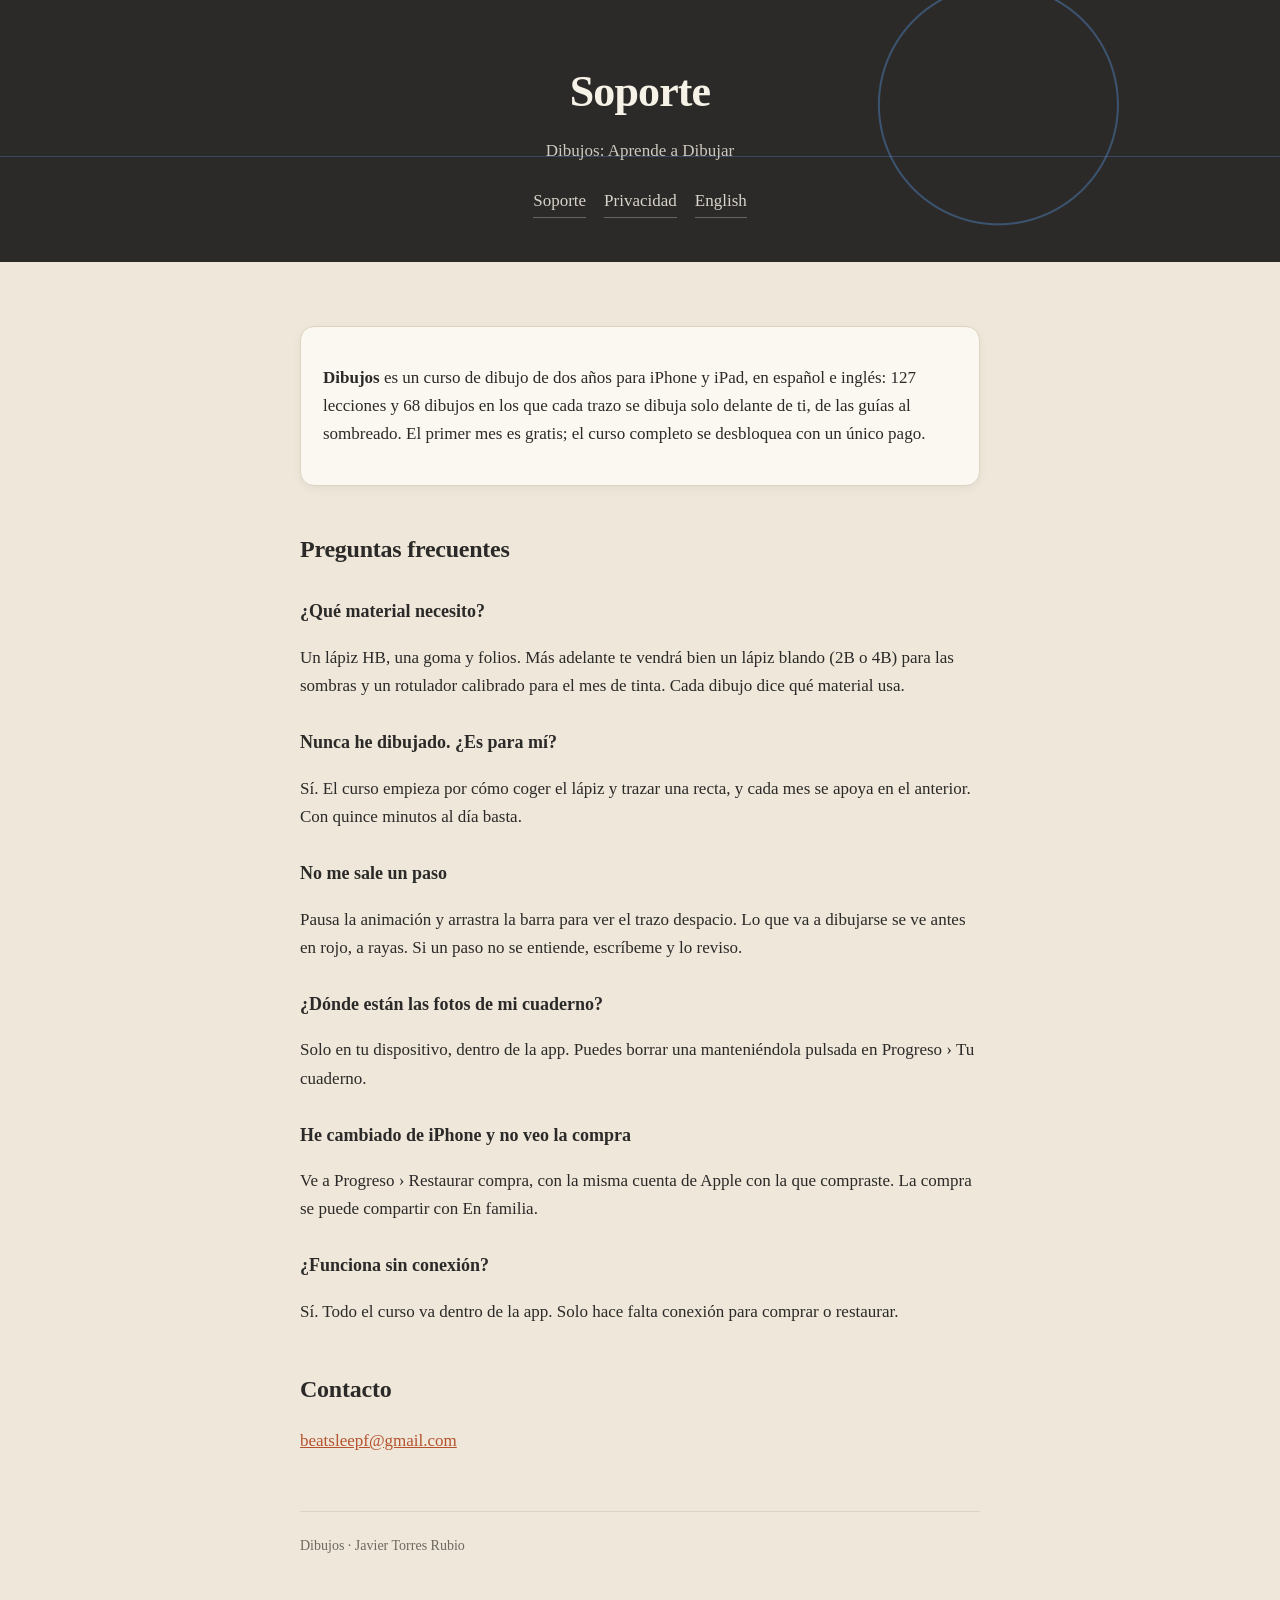
==== index.html @ ca908f92 "Support and privacy pages for Dibujos" ====
<!doctype html>
<html lang="es">
<head>
<meta charset="utf-8">
<meta name="viewport" content="width=device-width, initial-scale=1, viewport-fit=cover">
<title>Dibujos: aprende a dibujar paso a paso — Soporte</title>
<link rel="canonical" href="https://javi7899.github.io/dibujos-web/">
<link rel="alternate" hreflang="es" href="https://javi7899.github.io/dibujos-web/">
<link rel="alternate" hreflang="en" href="https://javi7899.github.io/dibujos-web/en/">
<meta name="description" content="Ayuda de Dibujos, el curso de dibujo de dos años en el que cada trazo se dibuja solo, paso a paso.">
<link rel="stylesheet" href="estilo.css">
</head>
<body>
<header>
  <h1>Soporte</h1>
  <p>Dibujos: Aprende a Dibujar</p>
  <nav><a href="index.html">Soporte</a> <a href="privacidad.html">Privacidad</a> <a href="en/" hreflang="en" lang="en">English</a></nav>
</header>
<main>
  <div class="card"><p><strong>Dibujos</strong> es un curso de dibujo de dos años para iPhone y iPad, en español e inglés: 127 lecciones y 68 dibujos en los que cada trazo se dibuja solo delante de ti, de las guías al sombreado. El primer mes es gratis; el curso completo se desbloquea con un único pago.</p></div>
  <h2>Preguntas frecuentes</h2>
  <h3>¿Qué material necesito?</h3>
  <p>Un lápiz HB, una goma y folios. Más adelante te vendrá bien un lápiz blando (2B o 4B) para las sombras y un rotulador calibrado para el mes de tinta. Cada dibujo dice qué material usa.</p>
  <h3>Nunca he dibujado. ¿Es para mí?</h3>
  <p>Sí. El curso empieza por cómo coger el lápiz y trazar una recta, y cada mes se apoya en el anterior. Con quince minutos al día basta.</p>
  <h3>No me sale un paso</h3>
  <p>Pausa la animación y arrastra la barra para ver el trazo despacio. Lo que va a dibujarse se ve antes en rojo, a rayas. Si un paso no se entiende, escríbeme y lo reviso.</p>
  <h3>¿Dónde están las fotos de mi cuaderno?</h3>
  <p>Solo en tu dispositivo, dentro de la app. Puedes borrar una manteniéndola pulsada en Progreso › Tu cuaderno.</p>
  <h3>He cambiado de iPhone y no veo la compra</h3>
  <p>Ve a Progreso › Restaurar compra, con la misma cuenta de Apple con la que compraste. La compra se puede compartir con En familia.</p>
  <h3>¿Funciona sin conexión?</h3>
  <p>Sí. Todo el curso va dentro de la app. Solo hace falta conexión para comprar o restaurar.</p>
  <h2>Contacto</h2>
  <p><span data-correo><noscript>beatsleepf (arroba) gmail.com</noscript></span></p>
  <footer>Dibujos · Javier Torres Rubio</footer>
</main>
<script src="contacto.js"></script>
</body>
</html>
---- estilo.css ----
/* El cuaderno de Dibujos: papel crema, grafito y sanguina. */
:root {
  --canvas: #EEE7DA; --surface: #FBF8F1; --ink: #2B2A28; --subtle: #6E685F;
  --hairline: #DCD3C2; --brand: #B5532E; --deep: #2B2A28; --guide: #4F86C6;
}
@media (prefers-color-scheme: dark) {
  :root {
    --canvas: #1B1916; --surface: #292622; --ink: #EDE7DC; --subtle: #A59D91;
    --hairline: #3D3832; --brand: #E27D58; --deep: #12110F;
  }
}
* { box-sizing: border-box; }
body {
  margin: 0; background: var(--canvas); color: var(--ink);
  font: 17px/1.65 "New York", "Iowan Old Style", Georgia, serif;
  -webkit-font-smoothing: antialiased;
}
/* Nada de backdrop-filter en una cabecera fija: oscurece la página de debajo. */
header {
  background: var(--deep); color: #F7F2E7; padding: 56px 20px 44px; text-align: center;
  background-image: radial-gradient(circle at 78% 40%, transparent 0 118px, rgba(79,134,198,.45) 119px 120px, transparent 121px),
                    linear-gradient(rgba(79,134,198,.35), rgba(79,134,198,.35));
  background-size: 100% 100%, 100% 1px; background-position: 0 0, 0 60%; background-repeat: no-repeat;
}
header h1 { margin: 0 0 8px; font-size: clamp(30px, 7vw, 44px); letter-spacing: -0.02em; }
header p { margin: 0; opacity: 0.8; font-size: 17px; }
nav { display: flex; gap: 18px; justify-content: center; margin-top: 22px; flex-wrap: wrap; }
nav a { color: #F7F2E7; opacity: 0.85; text-decoration: none; border-bottom: 1px solid rgba(247,242,231,.35); padding-bottom: 2px; }
nav a:hover { opacity: 1; }
main { max-width: 720px; margin: 0 auto; padding: 44px 20px 80px; }
h2 { font-size: 24px; margin: 44px 0 12px; letter-spacing: -0.01em; }
h3 { font-size: 18px; margin: 28px 0 6px; }
.subtle { color: var(--subtle); }
ul { padding-left: 22px; }
li { margin-bottom: 8px; }
.card {
  background: var(--surface); border: 1px solid var(--hairline);
  border-radius: 14px; padding: 20px 22px; margin: 20px 0; box-shadow: 0 3px 10px rgba(0,0,0,.05);
}
a { color: var(--brand); }
footer { border-top: 1px solid var(--hairline); margin-top: 56px; padding-top: 22px; color: var(--subtle); font-size: 14px; }
@media (prefers-reduced-motion: reduce) { * { transition: none !important; animation: none !important; } }
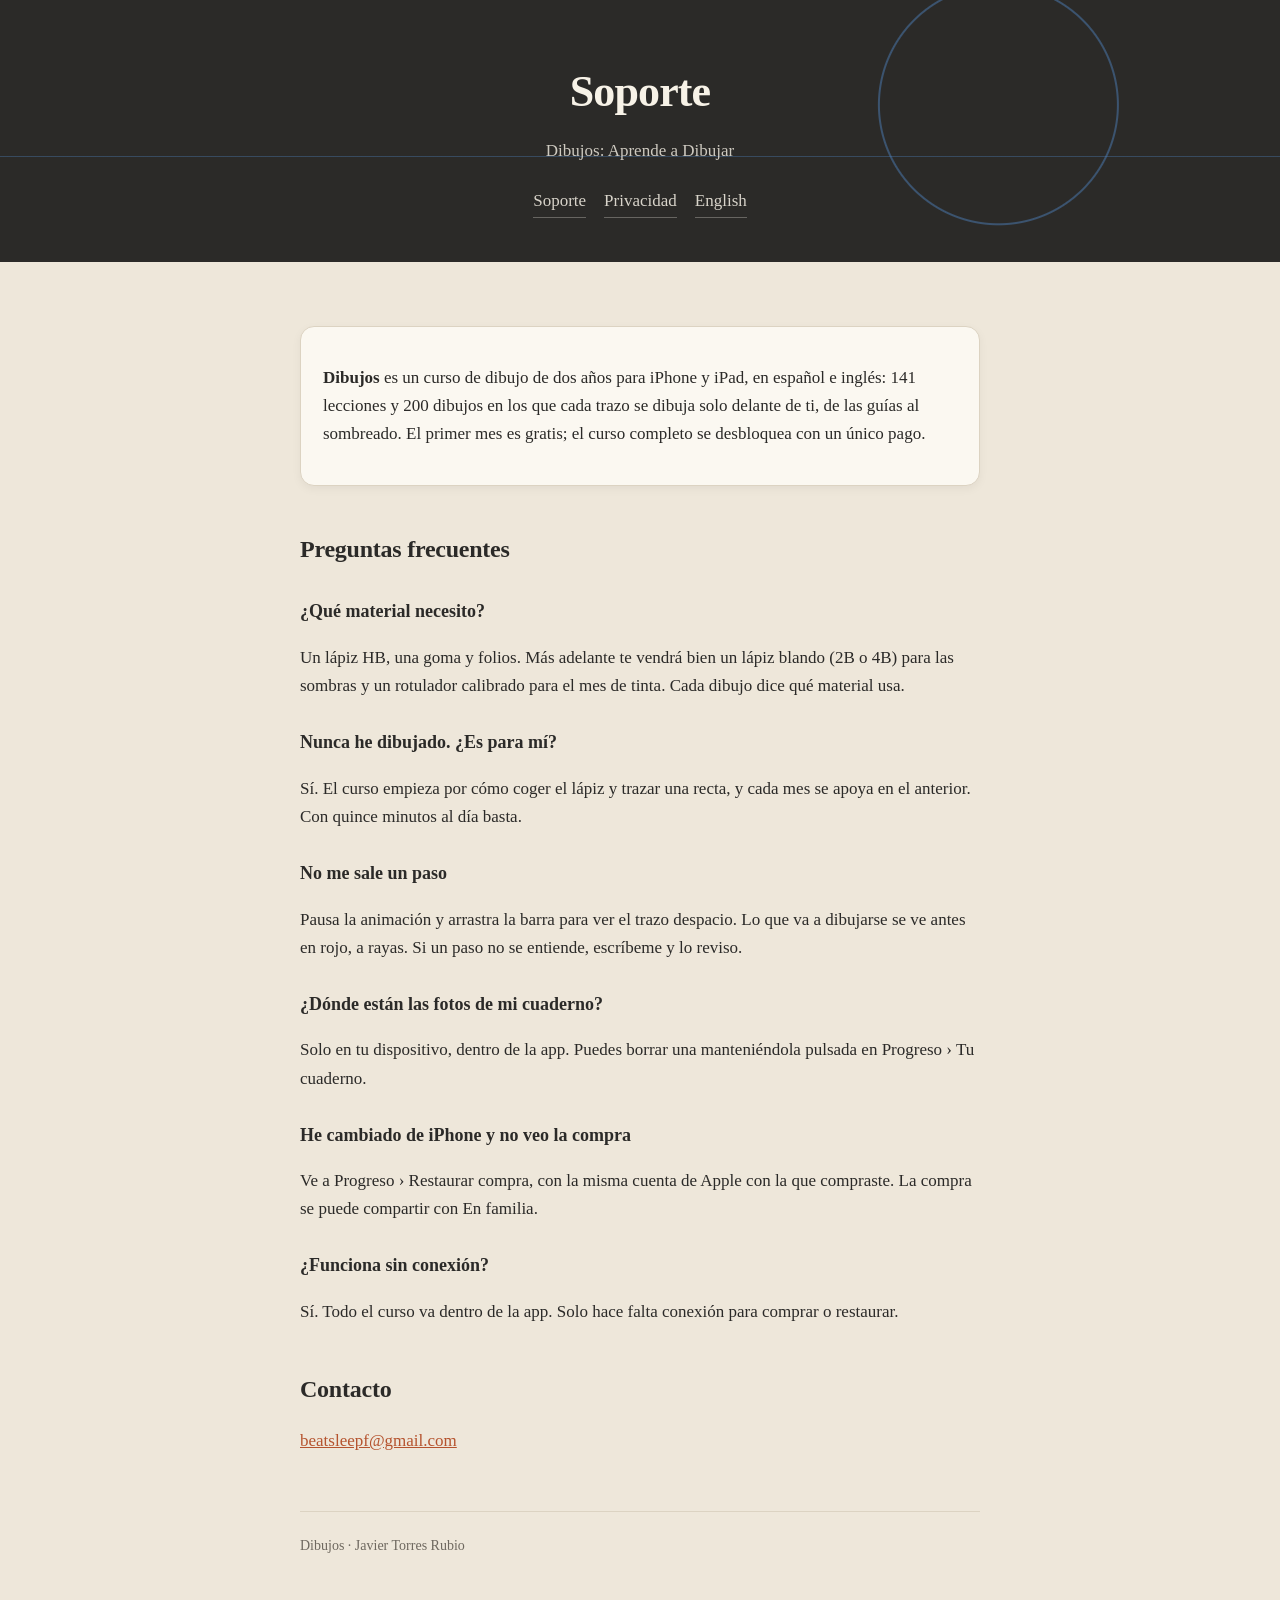
==== commit 5e57ef74: "200 drawings, 141 lessons" ====
--- a/index.html
+++ b/index.html
@@ -17,7 +17,7 @@
   <nav><a href="index.html">Soporte</a> <a href="privacidad.html">Privacidad</a> <a href="en/" hreflang="en" lang="en">English</a></nav>
 </header>
 <main>
-  <div class="card"><p><strong>Dibujos</strong> es un curso de dibujo de dos años para iPhone y iPad, en español e inglés: 127 lecciones y 68 dibujos en los que cada trazo se dibuja solo delante de ti, de las guías al sombreado. El primer mes es gratis; el curso completo se desbloquea con un único pago.</p></div>
+  <div class="card"><p><strong>Dibujos</strong> es un curso de dibujo de dos años para iPhone y iPad, en español e inglés: 141 lecciones y 200 dibujos en los que cada trazo se dibuja solo delante de ti, de las guías al sombreado. El primer mes es gratis; el curso completo se desbloquea con un único pago.</p></div>
   <h2>Preguntas frecuentes</h2>
   <h3>¿Qué material necesito?</h3>
   <p>Un lápiz HB, una goma y folios. Más adelante te vendrá bien un lápiz blando (2B o 4B) para las sombras y un rotulador calibrado para el mes de tinta. Cada dibujo dice qué material usa.</p>
